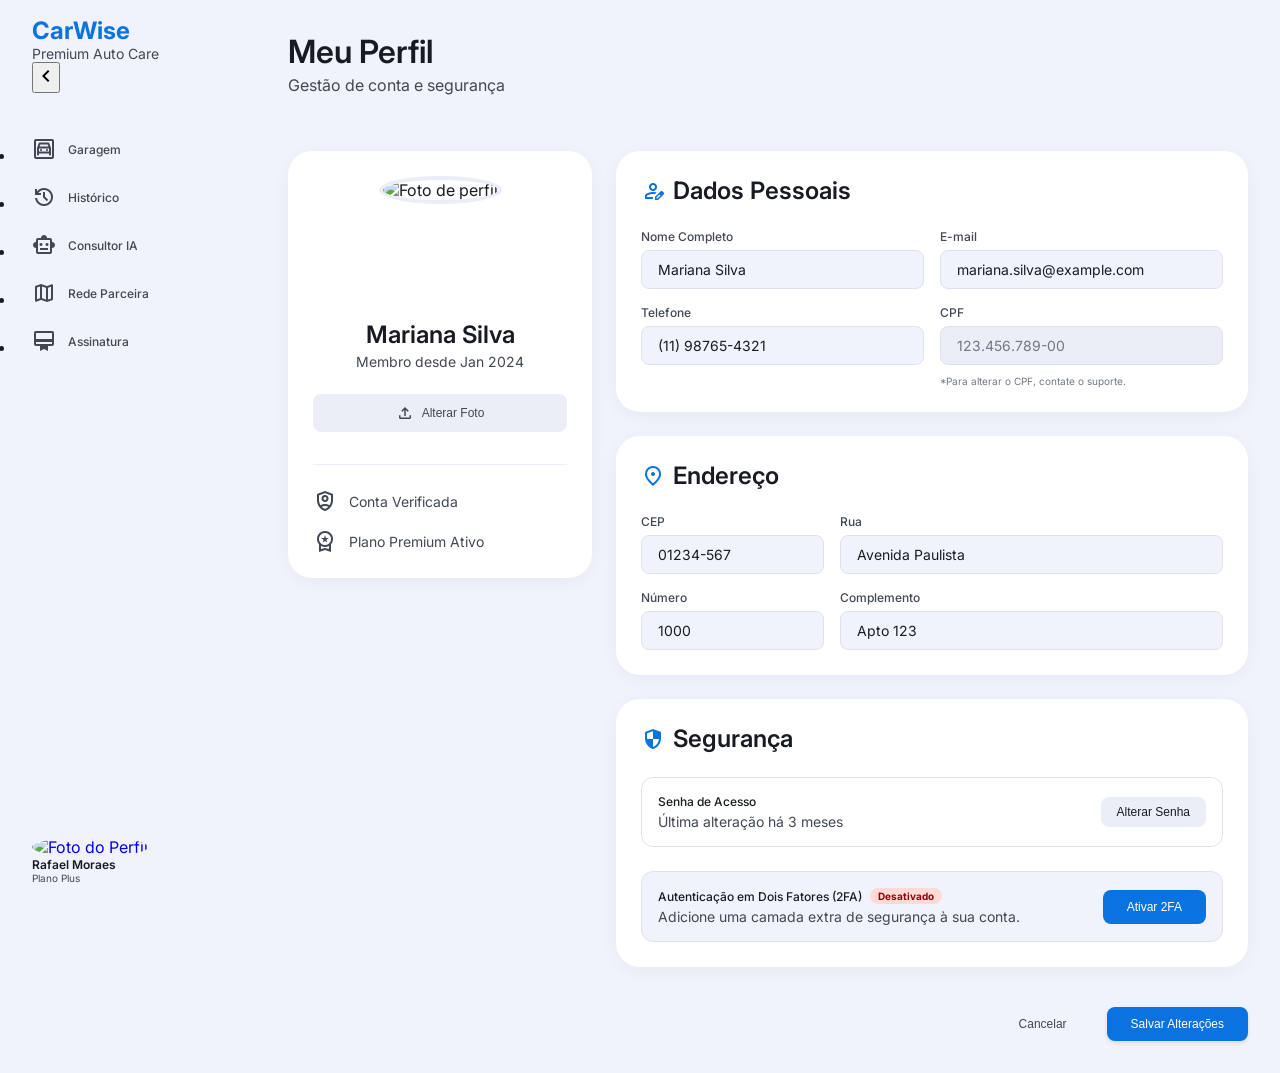
==== app/perfil.html @ 756718a3 "feat: desenvolve layout estatico e estrutura da pagina de perfil" ====
<!DOCTYPE html>
<html lang="pt-BR">

<head>
    <meta charset="utf-8">
    <meta name="viewport" content="width=device-width, initial-scale=1.0">
    <title>Meu Perfil - Minha Garagem</title>

    <!-- Fontes e Ícones -->
    <link href="https://fonts.googleapis.com" rel="preconnect">
    <link crossorigin="" href="https://fonts.gstatic.com" rel="preconnect">
    <link href="https://fonts.googleapis.com/css2?family=Inter:wght@400;500;600;700&display=swap" rel="stylesheet">
    <link href="https://fonts.googleapis.com/css2?family=Material+Symbols+Outlined:wght,FILL@100..700,0..1&display=swap"
        rel="stylesheet">

    <!-- CSS Externo -->
    <link rel="stylesheet" href="./css/perfil.css">
    <link rel="stylesheet" href="./css/sidebar.css">
</head>

<body class="corpo-perfil">
    <!-- Menu Lateral -->
    <!-- INÍCIO DO MENU LATERAL PADRÃO -->
    <nav class="menu-lateral" id="menu-lateral" aria-label="Menu principal">
        <div class="cabecalho-menu">
            <div class="textos-cabecalho-menu">
                <h1 class="titulo-menu">CarWise</h1>
                <p class="subtitulo-menu">Premium Auto Care</p>
            </div>
            <button class="botao-recolher" id="btn-recolher" aria-label="Recolher menu">
                <span class="material-symbols-outlined icone-recolher" id="icone-recolher">chevron_left</span>
            </button>
        </div>

        <ul class="lista-menu">
            <li>
                <a href="./garagem.html" class="link-menu">
                    <span class="material-symbols-outlined">garage</span>
                    <span class="texto-link">Garagem</span>
                </a>
            </li>
            <li>
                <a href="./historico.html" class="link-menu">
                    <span class="material-symbols-outlined">history</span>
                    <span class="texto-link">Histórico</span>
                </a>
            </li>
            <li>
                <a href="./consultor-ia.html" class="link-menu">
                    <span class="material-symbols-outlined">smart_toy</span>
                    <span class="texto-link">Consultor IA</span>
                </a>
            </li>
            <li>
                <a href="./rede-parceira.html" class="link-menu">
                    <span class="material-symbols-outlined">map</span>
                    <span class="texto-link">Rede Parceira</span>
                </a>
            </li>
            <li>
                <a href="./planos.html" class="link-menu">
                    <span class="material-symbols-outlined">card_membership</span>
                    <span class="texto-link">Assinatura</span>
                </a>
            </li>
        </ul>

        <!-- Rodapé com Perfil Fixo -->
        <div class="rodape-menu">
            <!-- O link agora envolve todo o bloco do usuário -->
            <a href="./perfil.html" class="link-perfil-rodape">
                <img src="https://lh3.googleusercontent.com/aida-public/[base64]"
                    alt="Foto do Perfil" class="avatar-menu">
                <div class="textos-usuario-menu">
                    <span class="nome-usuario-menu">Rafael Moraes</span>
                    <span class="plano-usuario-menu">Plano Plus</span>
                </div>
            </a>
        </div>
    </nav>
    <!-- FIM DO MENU LATERAL PADRÃO -->

    <!-- Conteúdo Principal -->
    <main class="conteudo-principal">
        <div class="container-perfil">

            <!-- Cabeçalho da Página -->
            <header class="cabecalho-pagina">
                <h2 class="titulo-pagina">Meu Perfil</h2>
                <p class="subtitulo-pagina">Gestão de conta e segurança</p>
            </header>

            <!-- Grade do Perfil (Bento Box Layout) -->
            <div class="grade-perfil">

                <!-- Coluna Esquerda: Cartão do Herói (Avatar) -->
                <div class="coluna-heroi">
                    <section class="cartao-perfil cartao-interativo">

                        <div class="grupo-avatar">
                            <img src="https://lh3.googleusercontent.com/aida-public/[base64]"
                                alt="Foto de perfil" class="imagem-avatar">
                            <div class="overlay-avatar">
                                <span class="material-symbols-outlined">photo_camera</span>
                            </div>
                        </div>

                        <h3 class="nome-destaque">Mariana Silva</h3>
                        <p class="texto-membro">Membro desde Jan 2024</p>

                        <button class="botao-secundario botao-largura-total">
                            <span class="material-symbols-outlined icone-pequeno">upload</span>
                            Alterar Foto
                        </button>

                        <div class="status-conta">
                            <div class="item-status">
                                <span class="material-symbols-outlined">shield_person</span>
                                <span>Conta Verificada</span>
                            </div>
                            <div class="item-status">
                                <span class="material-symbols-outlined">workspace_premium</span>
                                <span>Plano Premium Ativo</span>
                            </div>
                        </div>

                    </section>
                </div>

                <!-- Coluna Direita: Formulários -->
                <div class="coluna-formularios">

                    <!-- Cartão: Dados Pessoais -->
                    <section class="cartao-formulario cartao-interativo">
                        <h4 class="titulo-formulario">
                            <span class="material-symbols-outlined icone-azul">person_edit</span>
                            Dados Pessoais
                        </h4>

                        <div class="grade-inputs">
                            <div class="grupo-input">
                                <label class="rotulo-input">Nome Completo</label>
                                <input type="text" class="campo-entrada" value="Mariana Silva">
                            </div>
                            <div class="grupo-input">
                                <label class="rotulo-input">E-mail</label>
                                <input type="email" class="campo-entrada" value="mariana.silva@example.com">
                            </div>
                            <div class="grupo-input">
                                <label class="rotulo-input">Telefone</label>
                                <input type="tel" class="campo-entrada" value="(11) 98765-4321">
                            </div>
                            <div class="grupo-input">
                                <label class="rotulo-input">CPF</label>
                                <input type="text" class="campo-entrada bloqueado" value="123.456.789-00" disabled>
                                <p class="texto-ajuda">*Para alterar o CPF, contate o suporte.</p>
                            </div>
                        </div>
                    </section>

                    <!-- Cartão: Endereço -->
                    <section class="cartao-formulario cartao-interativo">
                        <h4 class="titulo-formulario">
                            <span class="material-symbols-outlined icone-azul">location_on</span>
                            Endereço
                        </h4>

                        <div class="grade-inputs-endereco">
                            <div class="grupo-input cep">
                                <label class="rotulo-input">CEP</label>
                                <input type="text" class="campo-entrada" value="01234-567">
                            </div>
                            <div class="grupo-input rua">
                                <label class="rotulo-input">Rua</label>
                                <input type="text" class="campo-entrada" value="Avenida Paulista">
                            </div>
                            <div class="grupo-input numero">
                                <label class="rotulo-input">Número</label>
                                <input type="text" class="campo-entrada" value="1000">
                            </div>
                            <div class="grupo-input complemento">
                                <label class="rotulo-input">Complemento</label>
                                <input type="text" class="campo-entrada" value="Apto 123">
                            </div>
                        </div>
                    </section>

                    <!-- Cartão: Segurança -->
                    <section class="cartao-formulario cartao-interativo">
                        <h4 class="titulo-formulario">
                            <span class="material-symbols-outlined icone-azul">security</span>
                            Segurança
                        </h4>

                        <div class="lista-seguranca">
                            <div class="item-seguranca">
                                <div class="textos-seguranca">
                                    <h5 class="titulo-item-seguranca">Senha de Acesso</h5>
                                    <p class="descricao-item-seguranca">Última alteração há 3 meses</p>
                                </div>
                                <button class="botao-secundario-borda">Alterar Senha</button>
                            </div>

                            <div class="item-seguranca item-destaque">
                                <div class="textos-seguranca">
                                    <h5 class="titulo-item-seguranca">
                                        Autenticação em Dois Fatores (2FA)
                                        <span class="badge-erro">Desativado</span>
                                    </h5>
                                    <p class="descricao-item-seguranca">Adicione uma camada extra de segurança à sua
                                        conta.</p>
                                </div>
                                <button class="botao-primario">Ativar 2FA</button>
                            </div>
                        </div>
                    </section>

                    <!-- Rodapé de Ações (Fixo/Sticky no fim) -->
                    <div class="rodape-acoes">
                        <button class="botao-texto">Cancelar</button>
                        <button class="botao-primario botao-sombra">Salvar Alterações</button>
                    </div>

                </div>
            </div>
        </div>
    </main>
    <script src="./js/sidebar.js"></script>
</body>

</html>
---- app/css/perfil.css ----
/* =========================================
   VARIÁVEIS GLOBAIS (Design System)
========================================= */
:root {
  /* Cores de Fundo e Superfície */
  --cor-fundo: #f1f3fc; /* surface-container-low */
  --cor-superficie: #ffffff; /* surface-container-lowest */
  --cor-superficie-hover: #e6e8f1; /* surface-container-high */
  --cor-superficie-inativa: #ebedf7; /* surface-container */

  /* Cores de Texto */
  --cor-texto-principal: #181c22;
  --cor-texto-secundario: #414753;
  --cor-texto-mutado: #717785;

  /* Cores da Marca (Primary/Azul) */
  --azul-primario: #0a73e0;
  --azul-primario-hover: #005db8; /* surface-tint */
  --azul-claro: #b6d0ff; /* secondary-container */
  --azul-texto-claro: #001b3d;

  /* Cores de Erro (2FA) */
  --erro-fundo: #ffdad6;
  --erro-texto: #93000a;

  /* Bordas e Sombras */
  --borda-padrao: #e0e2eb; /* surface-variant */
  --sombra-suave: 0 4px 20px -2px rgba(0, 0, 0, 0.05);

  /* Micro-interações Globais */
  --transicao-suave: all 0.3s cubic-bezier(0.25, 0.8, 0.25, 1);
}

/* =========================================
   RESETS BÁSICOS
========================================= */
* {
  margin: 0;
  padding: 0;
  box-sizing: border-box;
}

body.corpo-perfil {
  font-family: "Inter", sans-serif;
  background-color: var(--cor-fundo);
  color: var(--cor-texto-principal);
  display: flex;
  min-height: 100vh;
  -webkit-font-smoothing: antialiased;
}

/* Configuração de Ícones */
.material-symbols-outlined {
  font-variation-settings:
    "FILL" 0,
    "wght" 400,
    "GRAD" 0,
    "opsz" 24;
}
.icone-preenchido {
  font-variation-settings: "FILL" 1;
}

button,
a {
  cursor: pointer;
  transition: var(--transicao-suave);
  text-decoration: none;
}

/* =========================================
   MENU LATERAL
========================================= */
.menu-lateral {
  position: fixed;
  left: 0;
  top: 0;
  height: 100vh;
  width: 256px;
  background-color: var(--cor-fundo);
  display: flex;
  flex-direction: column;
  padding: 16px;
  z-index: 50;
}

.cabecalho-menu {
  padding: 0 16px;
  margin-bottom: 32px;
}
.titulo-menu {
  font-size: 24px;
  font-weight: 700;
  color: var(--azul-primario);
}
.subtitulo-menu {
  font-size: 14px;
  color: var(--cor-texto-secundario);
}

.links-menu {
  display: flex;
  flex-direction: column;
  gap: 8px;
  flex: 1;
}

/* Micro-interação: Links de Navegação */
.link-menu {
  display: flex;
  align-items: center;
  gap: 12px;
  padding: 12px 16px;
  border-radius: 8px;
  color: var(--cor-texto-secundario);
  font-size: 12px;
  font-weight: 500;
}
.link-menu:hover:not(.ativo) {
  background-color: var(--cor-superficie-hover);
  transform: translateX(4px); /* Animação fluida da Apple */
  color: var(--cor-texto-principal);
}
.link-menu.ativo {
  background-color: var(--azul-claro);
  color: var(--azul-texto-claro);
  font-weight: 700;
}

.rodape-menu {
  padding: 0 16px;
  margin-top: auto;
}
.info-usuario-menu {
  display: flex;
  align-items: center;
  gap: 12px;
  padding-top: 12px;
  border-top: 1px solid var(--cor-superficie-hover);
  margin-top: 16px;
}
.avatar-menu {
  width: 40px;
  height: 40px;
  border-radius: 50%;
  object-fit: cover;
}
.textos-usuario-menu {
  display: flex;
  flex-direction: column;
}
.nome-usuario-menu {
  font-size: 12px;
  font-weight: 600;
  color: var(--cor-texto-principal);
}
.plano-usuario-menu {
  font-size: 10px;
  color: var(--cor-texto-secundario);
}

/* =========================================
   CONTEÚDO PRINCIPAL
========================================= */
.conteudo-principal {
  margin-left: 256px; /* Espaço do menu lateral */
  flex: 1;
  padding: 32px;
  min-height: 100vh;
}

.container-perfil {
  max-width: 1024px;
  margin: 0 auto;
  display: flex;
  flex-direction: column;
  gap: 24px;
}

/* Cabeçalho da Página */
.cabecalho-pagina {
  margin-bottom: 32px;
}
.titulo-pagina {
  font-size: 32px;
  font-weight: 600;
}
.subtitulo-pagina {
  font-size: 16px;
  color: var(--cor-texto-secundario);
  margin-top: 4px;
}

/* Grade Bento Box */
.grade-perfil {
  display: grid;
  grid-template-columns: 1fr;
  gap: 24px;
}
@media (min-width: 1024px) {
  .grade-perfil {
    grid-template-columns: repeat(3, 1fr);
  }
  .coluna-heroi {
    grid-column: span 1;
  }
  .coluna-formularios {
    grid-column: span 2;
    display: flex;
    flex-direction: column;
    gap: 24px;
  }
}

/* =========================================
   MICRO-INTERAÇÕES: CARTÕES (ELEVATION)
========================================= */
.cartao-interativo {
  background-color: var(--cor-superficie);
  border-radius: 24px;
  padding: 24px;
  box-shadow: var(--sombra-suave);
  border: 1px solid transparent;
}
.cartao-interativo:hover {
  transform: translateY(-1px);
  box-shadow: 0 8px 24px rgba(0, 0, 0, 0.08);
  border-color: rgba(0, 0, 0, 0.03); /* Borda muito sutil ao hover */
}

/* =========================================
   CARTÃO DO HERÓI (PERFIL)
========================================= */
.cartao-perfil {
  display: flex;
  flex-direction: column;
  text-align: center;
}

/* Micro-interação: Hover no Avatar */
.grupo-avatar {
  position: relative;
  margin: 0 auto 16px auto;
  width: 128px;
  height: 128px;
  cursor: pointer;
}
.imagem-avatar {
  width: 100%;
  height: 100%;
  border-radius: 50%;
  object-fit: cover;
  border: 4px solid var(--cor-superficie-inativa);
  transition: var(--transicao-suave);
}
.overlay-avatar {
  position: absolute;
  inset: 0;
  background-color: rgba(24, 28, 34, 0.5);
  border-radius: 50%;
  display: flex;
  align-items: center;
  justify-content: center;
  opacity: 0;
  transition: var(--transicao-suave);
}
.grupo-avatar:hover .overlay-avatar {
  opacity: 1;
}
.overlay-avatar span {
  color: var(--cor-superficie);
  font-size: 32px;
}

.nome-destaque {
  font-size: 24px;
  font-weight: 600;
  margin-bottom: 4px;
}
.texto-membro {
  font-size: 14px;
  color: var(--cor-texto-secundario);
  margin-bottom: 24px;
}

.status-conta {
  margin-top: 32px;
  padding-top: 24px;
  border-top: 1px solid var(--cor-superficie-inativa);
  display: flex;
  flex-direction: column;
  gap: 16px;
  text-align: left;
}
.item-status {
  display: flex;
  align-items: center;
  gap: 12px;
  color: var(--cor-texto-secundario);
  font-size: 14px;
}

/* =========================================
   CARTÕES DE FORMULÁRIOS
========================================= */
.titulo-formulario {
  font-size: 24px;
  font-weight: 600;
  margin-bottom: 24px;
  display: flex;
  align-items: center;
  gap: 8px;
}
.icone-azul {
  color: var(--azul-primario);
}

/* Inputs e Grids */
.grade-inputs {
  display: grid;
  grid-template-columns: 1fr;
  gap: 16px;
}
@media (min-width: 768px) {
  .grade-inputs {
    grid-template-columns: repeat(2, 1fr);
  }
}

.grade-inputs-endereco {
  display: grid;
  grid-template-columns: repeat(12, 1fr);
  gap: 16px;
}
.cep,
.numero {
  grid-column: span 12;
}
.rua,
.complemento {
  grid-column: span 12;
}
@media (min-width: 768px) {
  .cep,
  .numero {
    grid-column: span 4;
  }
  .rua,
  .complemento {
    grid-column: span 8;
  }
}

.grupo-input {
  display: flex;
  flex-direction: column;
  gap: 6px;
}
.rotulo-input {
  font-size: 12px;
  font-weight: 500;
  color: var(--cor-texto-secundario);
}

/* Micro-interação: Campos de Entrada */
.campo-entrada {
  width: 100%;
  background-color: var(--cor-fundo);
  border: 1px solid var(--borda-padrao);
  border-radius: 8px;
  padding: 10px 16px;
  font-size: 14px;
  font-family: inherit;
  color: var(--cor-texto-principal);
  outline: none;
  transition: var(--transicao-suave);
}
.campo-entrada:focus {
  border-color: var(--azul-primario);
  box-shadow: 0 0 0 1px var(--azul-primario);
  background-color: var(--cor-superficie);
}
.campo-entrada.bloqueado {
  background-color: var(--cor-superficie-inativa);
  color: var(--cor-texto-mutado);
  cursor: not-allowed;
}

.texto-ajuda {
  font-size: 10px;
  color: var(--cor-texto-mutado);
  margin-top: 4px;
}

/* Segurança */
.lista-seguranca {
  display: flex;
  flex-direction: column;
  gap: 24px;
}
.item-seguranca {
  display: flex;
  flex-direction: column;
  justify-content: space-between;
  padding: 16px;
  border: 1px solid var(--borda-padrao);
  border-radius: 12px;
  gap: 12px;
  transition: var(--transicao-suave);
}
@media (min-width: 640px) {
  .item-seguranca {
    flex-direction: row;
    align-items: center;
  }
}
.item-seguranca.item-destaque {
  background-color: var(--cor-fundo);
}

.textos-seguranca {
  display: flex;
  flex-direction: column;
  gap: 4px;
}
.titulo-item-seguranca {
  font-size: 12px;
  font-weight: 500;
  display: flex;
  align-items: center;
  gap: 8px;
}
.descricao-item-seguranca {
  font-size: 14px;
  color: var(--cor-texto-secundario);
}

.badge-erro {
  background-color: var(--erro-fundo);
  color: var(--erro-texto);
  font-size: 10px;
  font-weight: 700;
  padding: 2px 8px;
  border-radius: 999px;
}

/* =========================================
   BOTÕES (MICRO-INTERAÇÕES)
========================================= */
.botao-primario {
  background-color: var(--azul-primario);
  color: var(--cor-superficie);
  border: none;
  padding: 10px 24px;
  border-radius: 8px;
  font-size: 12px;
  font-weight: 500;
}
.botao-primario:hover {
  background-color: var(--azul-primario-hover);
}

.botao-secundario {
  background-color: var(--cor-superficie-inativa);
  color: var(--cor-texto-secundario);
  border: none;
  padding: 10px 16px;
  border-radius: 8px;
  font-size: 12px;
  font-weight: 500;
  display: flex;
  align-items: center;
  justify-content: center;
  gap: 8px;
}
.botao-secundario:hover {
  background-color: var(--cor-superficie-hover);
}
.botao-largura-total {
  width: 100%;
}

.botao-secundario-borda {
  background-color: var(--cor-superficie-inativa);
  color: var(--cor-texto-principal);
  border: 1px solid var(--borda-clara);
  padding: 8px 16px;
  border-radius: 8px;
  font-size: 12px;
  font-weight: 500;
}
.botao-secundario-borda:hover {
  background-color: var(--cor-superficie-hover);
}

.botao-texto {
  background: transparent;
  border: none;
  color: var(--cor-texto-secundario);
  padding: 10px 24px;
  border-radius: 8px;
  font-size: 12px;
  font-weight: 500;
}
.botao-texto:hover {
  background-color: var(--cor-superficie-inativa);
}

.icone-pequeno {
  font-size: 18px;
}
.botao-sombra {
  box-shadow: 0 2px 4px rgba(0, 0, 0, 0.1);
}

/* Rodapé de Ações */
.rodape-acoes {
  display: flex;
  justify-content: flex-end;
  align-items: center;
  gap: 16px;
  padding-top: 16px;
}
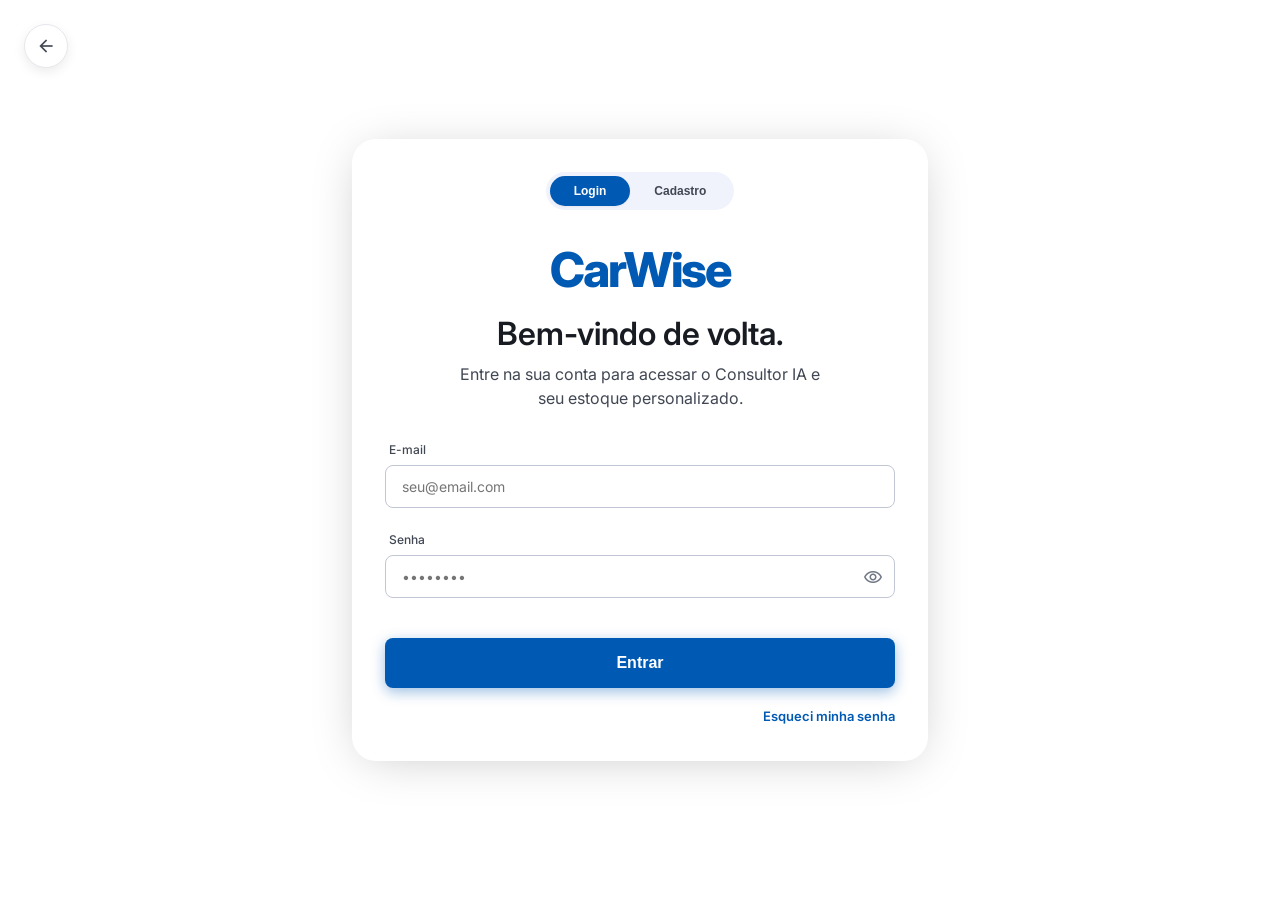
==== commit d474a921: "perfil_arrumado" ====
--- a/app/perfil.html
+++ b/app/perfil.html
@@ -6,21 +6,17 @@
     <meta name="viewport" content="width=device-width, initial-scale=1.0">
     <title>Meu Perfil - Minha Garagem</title>
 
-    <!-- Fontes e Ícones -->
     <link href="https://fonts.googleapis.com" rel="preconnect">
     <link crossorigin="" href="https://fonts.gstatic.com" rel="preconnect">
     <link href="https://fonts.googleapis.com/css2?family=Inter:wght@400;500;600;700&display=swap" rel="stylesheet">
-    <link href="https://fonts.googleapis.com/css2?family=Material+Symbols+Outlined:wght,FILL@100..700,0..1&display=swap"
-        rel="stylesheet">
-
-    <!-- CSS Externo -->
+    <link href="https://fonts.googleapis.com/css2?family=Material+Symbols+Outlined:wght,FILL@100..700,0..1&display=swap" rel="stylesheet">
+
     <link rel="stylesheet" href="./css/perfil.css">
     <link rel="stylesheet" href="./css/sidebar.css">
 </head>
 
 <body class="corpo-perfil">
     <!-- Menu Lateral -->
-    <!-- INÍCIO DO MENU LATERAL PADRÃO -->
     <nav class="menu-lateral" id="menu-lateral" aria-label="Menu principal">
         <div class="cabecalho-menu">
             <div class="textos-cabecalho-menu">
@@ -33,199 +29,211 @@
         </div>
 
         <ul class="lista-menu">
-            <li>
-                <a href="./garagem.html" class="link-menu">
-                    <span class="material-symbols-outlined">garage</span>
-                    <span class="texto-link">Garagem</span>
-                </a>
-            </li>
-            <li>
-                <a href="./historico.html" class="link-menu">
-                    <span class="material-symbols-outlined">history</span>
-                    <span class="texto-link">Histórico</span>
-                </a>
-            </li>
-            <li>
-                <a href="./consultor-ia.html" class="link-menu">
-                    <span class="material-symbols-outlined">smart_toy</span>
-                    <span class="texto-link">Consultor IA</span>
-                </a>
-            </li>
-            <li>
-                <a href="./rede-parceira.html" class="link-menu">
-                    <span class="material-symbols-outlined">map</span>
-                    <span class="texto-link">Rede Parceira</span>
-                </a>
-            </li>
-            <li>
-                <a href="./planos.html" class="link-menu">
-                    <span class="material-symbols-outlined">card_membership</span>
-                    <span class="texto-link">Assinatura</span>
-                </a>
-            </li>
+            <li><a href="./garagem.html" class="link-menu"><span class="material-symbols-outlined">garage</span><span class="texto-link">Garagem</span></a></li>
+            <li><a href="./historico.html" class="link-menu"><span class="material-symbols-outlined">history</span><span class="texto-link">Histórico</span></a></li>
+            <li><a href="./consultor-ia.html" class="link-menu"><span class="material-symbols-outlined">smart_toy</span><span class="texto-link">Consultor IA</span></a></li>
+            <li><a href="./rede-parceira.html" class="link-menu"><span class="material-symbols-outlined">map</span><span class="texto-link">Rede Parceira</span></a></li>
+            <li><a href="./planos.html" class="link-menu"><span class="material-symbols-outlined">card_membership</span><span class="texto-link">Assinatura</span></a></li>
         </ul>
 
-        <!-- Rodapé com Perfil Fixo -->
         <div class="rodape-menu">
-            <!-- O link agora envolve todo o bloco do usuário -->
             <a href="./perfil.html" class="link-perfil-rodape">
-                <img src="https://lh3.googleusercontent.com/aida-public/[base64]"
-                    alt="Foto do Perfil" class="avatar-menu">
+                <!-- ADICIONEI O ID "avatar-menu-lateral" AQUI PARA TROCAR ESSA FOTINHA TAMBÉM -->
+                <img src="data:image/svg+xml,%3Csvg xmlns='http://www.w3.org/2000/svg' viewBox='0 0 24 24' fill='%23a0aabf'%3E%3Cpath d='M12 12c2.21 0 4-1.79 4-4s-1.79-4-4-4-4 1.79-4 4 1.79 4 4 4zm0 2c-2.67 0-8 1.34-8 4v2h16v-2c0-2.66-5.33-4-8-4z'/%3E%3C/svg%3E" 
+                    alt="Foto do Perfil" class="avatar-menu" id="avatar-menu-lateral">
                 <div class="textos-usuario-menu">
-                    <span class="nome-usuario-menu">Rafael Moraes</span>
-                    <span class="plano-usuario-menu">Plano Plus</span>
+                    <span class="nome-usuario-menu" id="nome-usuario-menu">Mariana Silva</span>
+                    <span class="plano-usuario-menu" id="plano-usuario-menu">Plano Plus</span>
                 </div>
             </a>
+            <button class="botao-sair" id="btn-sair" type="button">
+                <span class="material-symbols-outlined">logout</span>
+                <span class="texto-sair">Sair da conta</span>
+            </button>
         </div>
     </nav>
-    <!-- FIM DO MENU LATERAL PADRÃO -->
 
     <!-- Conteúdo Principal -->
     <main class="conteudo-principal">
         <div class="container-perfil">
 
-            <!-- Cabeçalho da Página -->
             <header class="cabecalho-pagina">
                 <h2 class="titulo-pagina">Meu Perfil</h2>
                 <p class="subtitulo-pagina">Gestão de conta e segurança</p>
             </header>
 
-            <!-- Grade do Perfil (Bento Box Layout) -->
             <div class="grade-perfil">
 
-                <!-- Coluna Esquerda: Cartão do Herói (Avatar) -->
+                <!-- Coluna Esquerda: Avatar -->
                 <div class="coluna-heroi">
                     <section class="cartao-perfil cartao-interativo">
-
-                        <div class="grupo-avatar">
-                            <img src="https://lh3.googleusercontent.com/aida-public/[base64]"
-                                alt="Foto de perfil" class="imagem-avatar">
-                            <div class="overlay-avatar">
-                                <span class="material-symbols-outlined">photo_camera</span>
-                            </div>
-                        </div>
-
-                        <h3 class="nome-destaque">Mariana Silva</h3>
-                        <p class="texto-membro">Membro desde Jan 2024</p>
-
-                        <button class="botao-secundario botao-largura-total">
+                        
+                        <!-- NOVO INPUT INVISÍVEL AQUI -->
+                        <input type="file" id="input-foto-perfil" accept="image/*" style="display: none;">
+
+                        <!-- IDS ADICIONADOS NO GRUPO E NA IMAGEM -->
+                        <div class="grupo-avatar" id="container-avatar">
+                            <img src="data:image/svg+xml,%3Csvg xmlns='http://www.w3.org/2000/svg' viewBox='0 0 24 24' fill='%23a0aabf'%3E%3Cpath d='M12 12c2.21 0 4-1.79 4-4s-1.79-4-4-4-4 1.79-4 4 1.79 4 4 4zm0 2c-2.67 0-8 1.34-8 4v2h16v-2c0-2.66-5.33-4-8-4z'/%3E%3C/svg%3E" 
+                                alt="Foto de perfil" class="imagem-avatar" id="imagem-avatar-perfil">
+                            <div class="overlay-avatar"><span class="material-symbols-outlined">photo_camera</span></div>
+                        </div>
+
+                        <h3 class="nome-destaque" id="nome-destaque-perfil">Mariana Silva</h3>
+                        <p class="texto-membro" id="texto-membro-perfil">Membro desde Jan 2024</p>
+
+                        <!-- ID ADICIONADO NO BOTÃO -->
+                        <button class="botao-secundario botao-largura-total" id="btn-alterar-foto" type="button">
                             <span class="material-symbols-outlined icone-pequeno">upload</span>
                             Alterar Foto
                         </button>
 
                         <div class="status-conta">
-                            <div class="item-status">
-                                <span class="material-symbols-outlined">shield_person</span>
-                                <span>Conta Verificada</span>
-                            </div>
-                            <div class="item-status">
-                                <span class="material-symbols-outlined">workspace_premium</span>
-                                <span>Plano Premium Ativo</span>
-                            </div>
-                        </div>
-
+                            <div class="item-status"><span class="material-symbols-outlined">shield_person</span><span>Conta Verificada</span></div>
+                            <div class="item-status"><span class="material-symbols-outlined">workspace_premium</span><span>Plano Premium Ativo</span></div>
+                        </div>
                     </section>
                 </div>
 
                 <!-- Coluna Direita: Formulários -->
                 <div class="coluna-formularios">
 
-                    <!-- Cartão: Dados Pessoais -->
+                    <!-- Dados Pessoais -->
                     <section class="cartao-formulario cartao-interativo">
-                        <h4 class="titulo-formulario">
-                            <span class="material-symbols-outlined icone-azul">person_edit</span>
-                            Dados Pessoais
-                        </h4>
-
+                        <h4 class="titulo-formulario"><span class="material-symbols-outlined icone-azul">person_edit</span>Dados Pessoais</h4>
                         <div class="grade-inputs">
                             <div class="grupo-input">
-                                <label class="rotulo-input">Nome Completo</label>
-                                <input type="text" class="campo-entrada" value="Mariana Silva">
-                            </div>
-                            <div class="grupo-input">
-                                <label class="rotulo-input">E-mail</label>
-                                <input type="email" class="campo-entrada" value="mariana.silva@example.com">
-                            </div>
-                            <div class="grupo-input">
-                                <label class="rotulo-input">Telefone</label>
-                                <input type="tel" class="campo-entrada" value="(11) 98765-4321">
-                            </div>
-                            <div class="grupo-input">
-                                <label class="rotulo-input">CPF</label>
-                                <input type="text" class="campo-entrada bloqueado" value="123.456.789-00" disabled>
+                                <label class="rotulo-input" for="input-nome">Nome Completo</label>
+                                <input type="text" class="campo-entrada" id="input-nome" readonly>
+                            </div>
+                            <div class="grupo-input">
+                                <label class="rotulo-input" for="input-email">E-mail</label>
+                                <input type="email" class="campo-entrada" id="input-email" readonly>
+                            </div>
+                            <div class="grupo-input">
+                                <label class="rotulo-input" for="input-telefone">Telefone</label>
+                                <input type="tel" class="campo-entrada" id="input-telefone" readonly>
+                            </div>
+                            <div class="grupo-input">
+                                <label class="rotulo-input" for="input-cpf">CPF</label>
+                                <input type="text" class="campo-entrada bloqueado" id="input-cpf" disabled>
                                 <p class="texto-ajuda">*Para alterar o CPF, contate o suporte.</p>
                             </div>
                         </div>
                     </section>
 
-                    <!-- Cartão: Endereço -->
+                    <!-- Endereço -->
                     <section class="cartao-formulario cartao-interativo">
-                        <h4 class="titulo-formulario">
-                            <span class="material-symbols-outlined icone-azul">location_on</span>
-                            Endereço
-                        </h4>
-
+                        <h4 class="titulo-formulario"><span class="material-symbols-outlined icone-azul">location_on</span>Endereço</h4>
                         <div class="grade-inputs-endereco">
-                            <div class="grupo-input cep">
-                                <label class="rotulo-input">CEP</label>
-                                <input type="text" class="campo-entrada" value="01234-567">
-                            </div>
-                            <div class="grupo-input rua">
-                                <label class="rotulo-input">Rua</label>
-                                <input type="text" class="campo-entrada" value="Avenida Paulista">
-                            </div>
-                            <div class="grupo-input numero">
-                                <label class="rotulo-input">Número</label>
-                                <input type="text" class="campo-entrada" value="1000">
-                            </div>
-                            <div class="grupo-input complemento">
-                                <label class="rotulo-input">Complemento</label>
-                                <input type="text" class="campo-entrada" value="Apto 123">
-                            </div>
-                        </div>
-                    </section>
-
-                    <!-- Cartão: Segurança -->
+                            <div class="grupo-input cep"><label class="rotulo-input" for="input-cep">CEP</label><input type="text" class="campo-entrada" id="input-cep" readonly></div>
+                            <div class="grupo-input rua"><label class="rotulo-input" for="input-rua">Rua</label><input type="text" class="campo-entrada" id="input-rua" readonly></div>
+                            <div class="grupo-input numero"><label class="rotulo-input" for="input-numero">Número</label><input type="text" class="campo-entrada" id="input-numero" readonly></div>
+                            <div class="grupo-input complemento"><label class="rotulo-input" for="input-complemento">Complemento</label><input type="text" class="campo-entrada" id="input-complemento" readonly></div>
+                        </div>
+                    </section>
+
+                    <!-- Segurança -->
                     <section class="cartao-formulario cartao-interativo">
-                        <h4 class="titulo-formulario">
-                            <span class="material-symbols-outlined icone-azul">security</span>
-                            Segurança
-                        </h4>
+                        <h4 class="titulo-formulario"><span class="material-symbols-outlined icone-azul">security</span>Segurança</h4>
 
                         <div class="lista-seguranca">
-                            <div class="item-seguranca">
+                            
+                            <!-- Bloco Inicial: Informação da Senha -->
+                            <div class="item-seguranca" id="bloco-info-senha">
                                 <div class="textos-seguranca">
                                     <h5 class="titulo-item-seguranca">Senha de Acesso</h5>
-                                    <p class="descricao-item-seguranca">Última alteração há 3 meses</p>
-                                </div>
-                                <button class="botao-secundario-borda">Alterar Senha</button>
-                            </div>
-
+                                    <p class="descricao-item-seguranca">Gerencie sua senha de acesso ao CarWise</p>
+                                </div>
+                                <button class="botao-secundario-borda" id="btn-abrir-troca-senha" type="button">Alterar Senha</button>
+                            </div>
+
+                            <!-- Formulário Oculto de Troca de Senha -->
+                            <div id="formulario-troca-senha" style="display: none; padding-top: 16px; border-top: 1px solid var(--borda-padrao);">
+                                
+                                <!-- PASSO 1: CONFIRMAR SENHA ATUAL -->
+                                <div id="passo-1-senha">
+                                    <div class="grade-inputs">
+                                        <div class="grupo-input" style="grid-column: span 12;">
+                                            <label class="rotulo-input" for="senha-atual">Digite sua Senha Atual para continuar</label>
+                                            <div class="container-campo-icone">
+                                                <input class="campo-entrada campo-com-icone" id="senha-atual" placeholder="••••••••" type="password">
+                                                <button class="botao-mostrar-senha" type="button" aria-label="Mostrar senha">
+                                                    <span class="material-symbols-outlined">visibility</span>
+                                                </button>
+                                            </div>
+                                        </div>
+                                    </div>
+                                    <div class="rodape-acoes">
+                                        <button class="botao-texto" id="btn-cancelar-passo1" type="button">Cancelar</button>
+                                        <button class="botao-primario botao-sombra" id="btn-verificar-senha" type="button">Continuar</button>
+                                    </div>
+                                </div>
+
+                                <!-- PASSO 2: CRIAR NOVA SENHA -->
+                                <div id="passo-2-senha" style="display: none;">
+                                    <div class="grade-inputs">
+                                        <!-- Input: Nova Senha -->
+                                        <div class="grupo-input" style="grid-column: span 12;">
+                                            <label class="rotulo-input" for="senha-nova">Nova Senha</label>
+                                            <div class="container-campo-icone">
+                                                <input class="campo-entrada campo-com-icone" id="senha-nova" placeholder="••••••••" type="password">
+                                                <button class="botao-mostrar-senha" type="button" aria-label="Mostrar senha">
+                                                    <span class="material-symbols-outlined">visibility</span>
+                                                </button>
+                                            </div>
+                                            <div class="container-termometro" style="margin-top: 4px;">
+                                                <div style="width: 100%; background-color: #e0e0e0; height: 6px; border-radius: 4px; overflow: hidden;">
+                                                    <div id="strength-bar-perfil" style="height: 100%; width: 0%; transition: width 0.3s ease, background-color 0.3s ease;"></div>
+                                                </div>
+                                                <small id="strength-text-perfil" style="display: block; margin-top: 4px; font-weight: 500; font-size: 12px;"></small>
+                                            </div>
+                                        </div>
+
+                                        <!-- Input: Confirmar Nova Senha -->
+                                        <div class="grupo-input" style="grid-column: span 12;">
+                                            <label class="rotulo-input" for="confirmar-senha-nova">Confirmar Nova Senha</label>
+                                            <div class="container-campo-icone">
+                                                <input class="campo-entrada campo-com-icone" id="confirmar-senha-nova" placeholder="••••••••" type="password">
+                                                <button class="botao-mostrar-senha" type="button" aria-label="Mostrar senha">
+                                                    <span class="material-symbols-outlined">visibility</span>
+                                                </button>
+                                            </div>
+                                        </div>
+                                    </div>
+                                    <div class="rodape-acoes">
+                                        <button class="botao-texto" id="btn-cancelar-passo2" type="button">Cancelar</button>
+                                        <button class="botao-primario botao-sombra" id="btn-salvar-senha" type="button">Atualizar Senha</button>
+                                    </div>
+                                </div>
+                            </div>
+
+                            <!-- Autenticação 2FA -->
                             <div class="item-seguranca item-destaque">
                                 <div class="textos-seguranca">
                                     <h5 class="titulo-item-seguranca">
                                         Autenticação em Dois Fatores (2FA)
                                         <span class="badge-erro">Desativado</span>
                                     </h5>
-                                    <p class="descricao-item-seguranca">Adicione uma camada extra de segurança à sua
-                                        conta.</p>
+                                    <p class="descricao-item-seguranca">Adicione uma camada extra de segurança à sua conta.</p>
                                 </div>
                                 <button class="botao-primario">Ativar 2FA</button>
                             </div>
-                        </div>
-                    </section>
-
-                    <!-- Rodapé de Ações (Fixo/Sticky no fim) -->
+
+                        </div>
+                    </section>
+
+                    <!-- Rodapé de Ações de Edição do Perfil -->
                     <div class="rodape-acoes">
-                        <button class="botao-texto">Cancelar</button>
-                        <button class="botao-primario botao-sombra">Salvar Alterações</button>
+                        <button class="botao-primario" id="btn-editar">Editar Perfil</button>
+                        <button class="botao-texto" id="btn-cancelar" style="display: none;">Cancelar</button>
+                        <button class="botao-primario botao-sombra" id="btn-salvar" style="display: none;">Salvar Alterações</button>
                     </div>
 
                 </div>
             </div>
-        </div>
+        </div>      
     </main>
-    <script src="./js/sidebar.js"></script>
+    
+    <script src="./js/perfil.js" defer></script>
 </body>
-
 </html>
--- a/app/css/perfil.css
+++ b/app/css/perfil.css
@@ -1,30 +1,32 @@
 /* =========================================
-   VARIÁVEIS GLOBAIS (Design System)
+   VARIÁVEIS GLOBAIS (Design System Unificado com Login)
 ========================================= */
 :root {
   /* Cores de Fundo e Superfície */
-  --cor-fundo: #f1f3fc; /* surface-container-low */
-  --cor-superficie: #ffffff; /* surface-container-lowest */
-  --cor-superficie-hover: #e6e8f1; /* surface-container-high */
-  --cor-superficie-inativa: #ebedf7; /* surface-container */
+  --cor-fundo: #f1f3fc; 
+  --cor-superficie: #ffffff; 
+  --cor-superficie-hover: #e6e8f1; 
+  --cor-superficie-inativa: #ebedf7; 
 
   /* Cores de Texto */
   --cor-texto-principal: #181c22;
   --cor-texto-secundario: #414753;
   --cor-texto-mutado: #717785;
 
-  /* Cores da Marca (Primary/Azul) */
-  --azul-primario: #0a73e0;
-  --azul-primario-hover: #005db8; /* surface-tint */
-  --azul-claro: #b6d0ff; /* secondary-container */
+  /* Cores da Marca (Puxadas do seu Login) */
+  --azul-primario: #005ab4;
+  --azul-primario-hover: #00458d;
+  --azul-primario-sombra: rgba(0, 90, 180, 0.39);
+  --azul-claro: #b6d0ff; 
   --azul-texto-claro: #001b3d;
 
-  /* Cores de Erro (2FA) */
+  /* Cores de Erro (2FA e Alertas) */
   --erro-fundo: #ffdad6;
   --erro-texto: #93000a;
 
-  /* Bordas e Sombras */
-  --borda-padrao: #e0e2eb; /* surface-variant */
+  /* Bordas e Sombras (Puxadas do seu Login) */
+  --borda-padrao: #c1c6d5; 
+  --borda-foco: #005ab4;
   --sombra-suave: 0 4px 20px -2px rgba(0, 0, 0, 0.05);
 
   /* Micro-interações Globais */
@@ -113,12 +115,12 @@
   padding: 12px 16px;
   border-radius: 8px;
   color: var(--cor-texto-secundario);
-  font-size: 12px;
+  font-size: 14px;
   font-weight: 500;
 }
 .link-menu:hover:not(.ativo) {
   background-color: var(--cor-superficie-hover);
-  transform: translateX(4px); /* Animação fluida da Apple */
+  transform: translateX(4px); 
   color: var(--cor-texto-principal);
 }
 .link-menu.ativo {
@@ -131,14 +133,16 @@
   padding: 0 16px;
   margin-top: auto;
 }
-.info-usuario-menu {
+
+.link-perfil-rodape {
   display: flex;
   align-items: center;
   gap: 12px;
   padding-top: 12px;
-  border-top: 1px solid var(--cor-superficie-hover);
+  border-top: 1px solid var(--borda-padrao);
   margin-top: 16px;
 }
+
 .avatar-menu {
   width: 40px;
   height: 40px;
@@ -150,12 +154,12 @@
   flex-direction: column;
 }
 .nome-usuario-menu {
-  font-size: 12px;
+  font-size: 14px;
   font-weight: 600;
   color: var(--cor-texto-principal);
 }
 .plano-usuario-menu {
-  font-size: 10px;
+  font-size: 12px;
   color: var(--cor-texto-secundario);
 }
 
@@ -163,7 +167,7 @@
    CONTEÚDO PRINCIPAL
 ========================================= */
 .conteudo-principal {
-  margin-left: 256px; /* Espaço do menu lateral */
+  margin-left: 256px; 
   flex: 1;
   padding: 32px;
   min-height: 100vh;
@@ -225,7 +229,7 @@
 .cartao-interativo:hover {
   transform: translateY(-1px);
   box-shadow: 0 8px 24px rgba(0, 0, 0, 0.08);
-  border-color: rgba(0, 0, 0, 0.03); /* Borda muito sutil ao hover */
+  border-color: rgba(0, 0, 0, 0.03); 
 }
 
 /* =========================================
@@ -332,23 +336,12 @@
   grid-template-columns: repeat(12, 1fr);
   gap: 16px;
 }
-.cep,
-.numero {
-  grid-column: span 12;
-}
-.rua,
-.complemento {
-  grid-column: span 12;
-}
+.cep, .numero { grid-column: span 12; }
+.rua, .complemento { grid-column: span 12; }
+
 @media (min-width: 768px) {
-  .cep,
-  .numero {
-    grid-column: span 4;
-  }
-  .rua,
-  .complemento {
-    grid-column: span 8;
-  }
+  .cep, .numero { grid-column: span 4; }
+  .rua, .complemento { grid-column: span 8; }
 }
 
 .grupo-input {
@@ -362,10 +355,10 @@
   color: var(--cor-texto-secundario);
 }
 
-/* Micro-interação: Campos de Entrada */
+/* Micro-interação: Campos de Entrada (Estilo igual ao Login) */
 .campo-entrada {
   width: 100%;
-  background-color: var(--cor-fundo);
+  background-color: var(--cor-superficie);
   border: 1px solid var(--borda-padrao);
   border-radius: 8px;
   padding: 10px 16px;
@@ -376,11 +369,12 @@
   transition: var(--transicao-suave);
 }
 .campo-entrada:focus {
-  border-color: var(--azul-primario);
-  box-shadow: 0 0 0 1px var(--azul-primario);
+  border-color: var(--borda-foco);
+  box-shadow: 0 0 0 2px rgba(0, 90, 180, 0.2);
   background-color: var(--cor-superficie);
 }
-.campo-entrada.bloqueado {
+.campo-entrada.bloqueado,
+.campo-entrada[readonly] {
   background-color: var(--cor-superficie-inativa);
   color: var(--cor-texto-mutado);
   cursor: not-allowed;
@@ -392,7 +386,49 @@
   margin-top: 4px;
 }
 
-/* Segurança */
+/* =========================================
+   INPUTS DE SENHA (OLHINHO)
+========================================= */
+.container-campo-icone {
+  position: relative;
+  display: flex;
+  align-items: center;
+  width: 100%;
+}
+
+.campo-com-icone {
+  padding-right: 40px;
+}
+
+.botao-mostrar-senha {
+  position: absolute;
+  right: 0;
+  top: 0;
+  bottom: 0;
+  padding: 0 12px;
+  display: flex;
+  align-items: center;
+  justify-content: center;
+  color: var(--cor-texto-mutado);
+  background: transparent;
+  border: none;
+  cursor: pointer;
+  transition: color 0.3s ease;
+}
+
+.botao-mostrar-senha:hover {
+  color: var(--cor-texto-principal);
+}
+
+/* Remove botões nativos do Edge/IE */
+input[type="password"]::-ms-reveal,
+input[type="password"]::-ms-clear {
+  display: none;
+}
+
+/* =========================================
+   SEGURANÇA (2FA e Senha)
+========================================= */
 .lista-seguranca {
   display: flex;
   flex-direction: column;
@@ -424,8 +460,8 @@
   gap: 4px;
 }
 .titulo-item-seguranca {
-  font-size: 12px;
-  font-weight: 500;
+  font-size: 14px;
+  font-weight: 600;
   display: flex;
   align-items: center;
   gap: 8px;
@@ -445,7 +481,7 @@
 }
 
 /* =========================================
-   BOTÕES (MICRO-INTERAÇÕES)
+   BOTÕES GERAIS
 ========================================= */
 .botao-primario {
   background-color: var(--azul-primario);
@@ -453,11 +489,12 @@
   border: none;
   padding: 10px 24px;
   border-radius: 8px;
-  font-size: 12px;
+  font-size: 14px;
   font-weight: 500;
 }
 .botao-primario:hover {
   background-color: var(--azul-primario-hover);
+  box-shadow: 0 4px 14px 0 var(--azul-primario-sombra);
 }
 
 .botao-secundario {
@@ -466,7 +503,7 @@
   border: none;
   padding: 10px 16px;
   border-radius: 8px;
-  font-size: 12px;
+  font-size: 14px;
   font-weight: 500;
   display: flex;
   align-items: center;
@@ -481,13 +518,13 @@
 }
 
 .botao-secundario-borda {
-  background-color: var(--cor-superficie-inativa);
+  background-color: var(--cor-superficie);
   color: var(--cor-texto-principal);
-  border: 1px solid var(--borda-clara);
+  border: 1px solid var(--borda-padrao);
   padding: 8px 16px;
   border-radius: 8px;
   font-size: 12px;
-  font-weight: 500;
+  font-weight: 600;
 }
 .botao-secundario-borda:hover {
   background-color: var(--cor-superficie-hover);
@@ -499,7 +536,7 @@
   color: var(--cor-texto-secundario);
   padding: 10px 24px;
   border-radius: 8px;
-  font-size: 12px;
+  font-size: 14px;
   font-weight: 500;
 }
 .botao-texto:hover {
@@ -521,3 +558,28 @@
   gap: 16px;
   padding-top: 16px;
 }
+
+/* Botão de Sair (Menu Lateral) */
+.botao-sair {
+  width: 100%;
+  display: flex;
+  align-items: center;
+  gap: 12px;
+  margin-top: 12px;
+  padding: 10px 16px;
+  background: transparent;
+  border: none;
+  border-radius: 8px;
+  color: var(--cor-texto-secundario);
+  font-family: inherit;
+  font-size: 14px;
+  font-weight: 500;
+  text-align: left;
+}
+.botao-sair:hover {
+  background-color: var(--erro-fundo);
+  color: var(--erro-texto);
+}
+.botao-sair .material-symbols-outlined {
+  font-size: 20px;
+}
